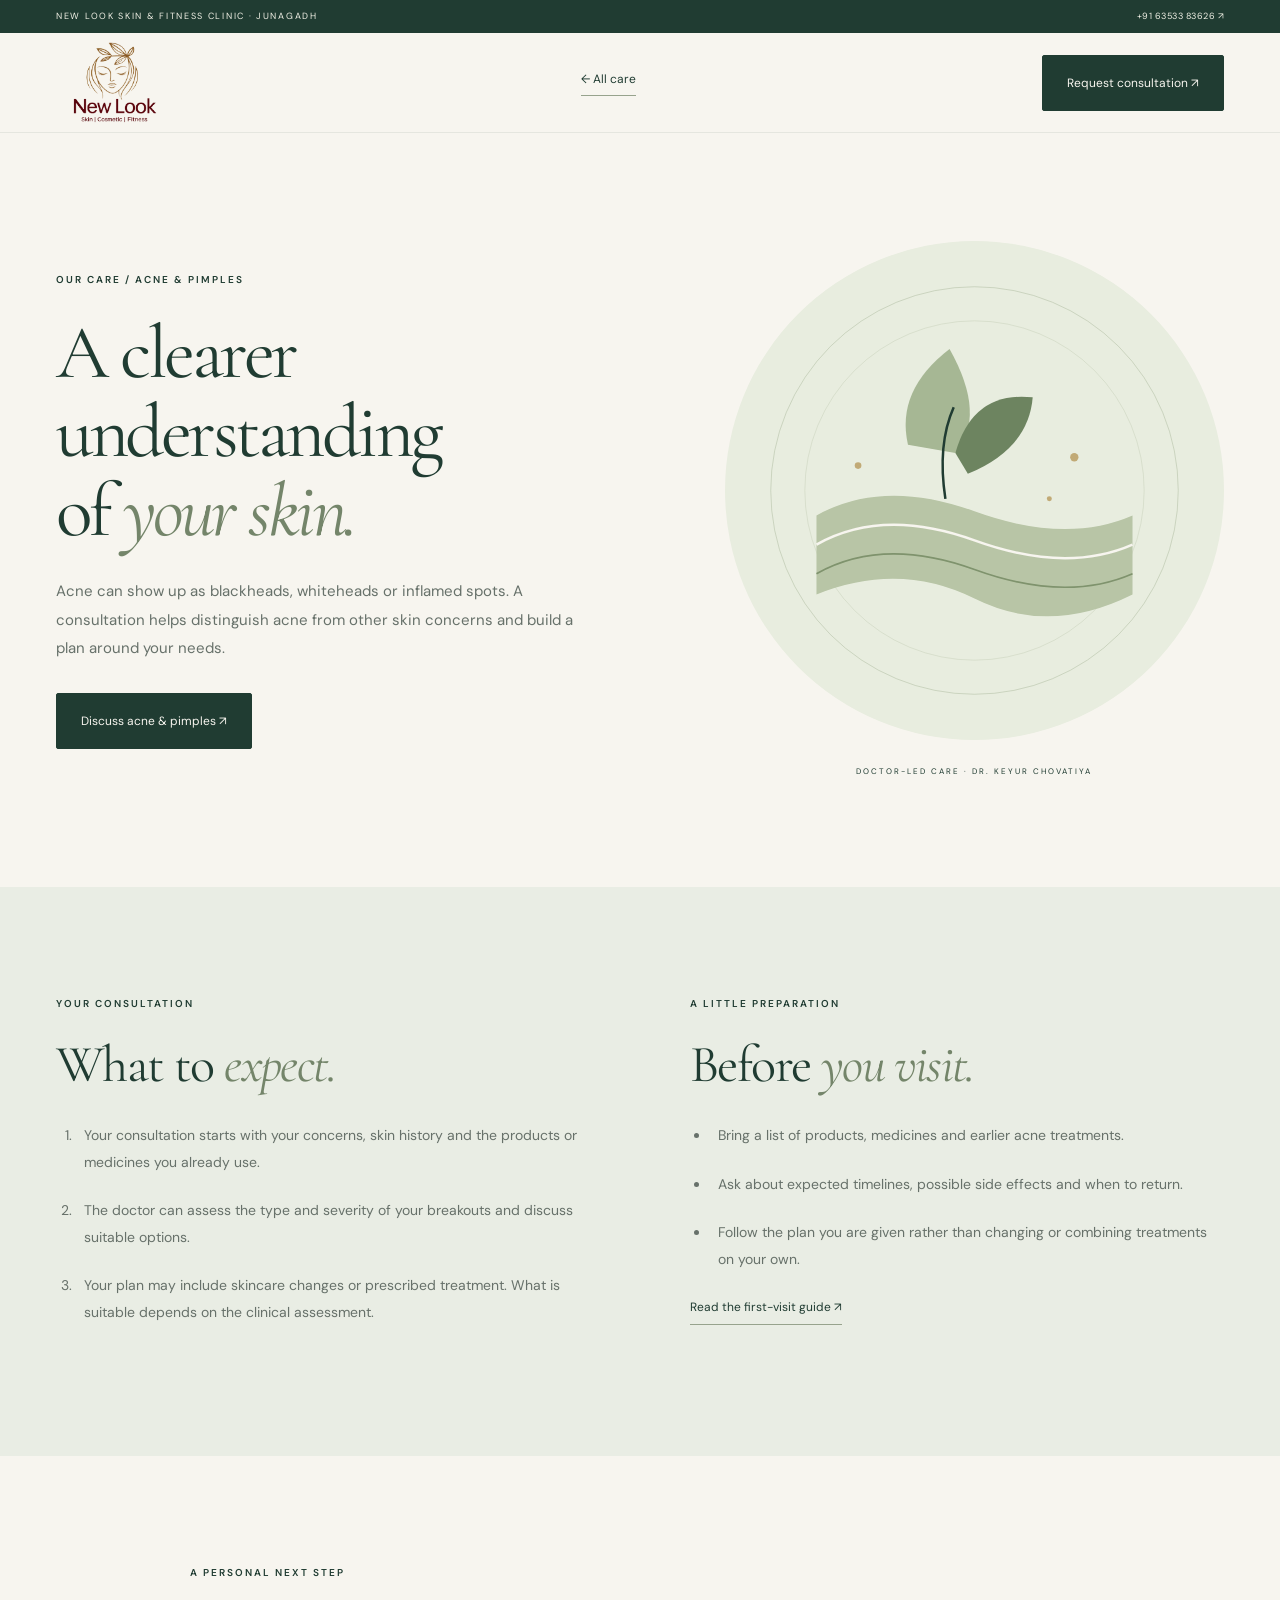
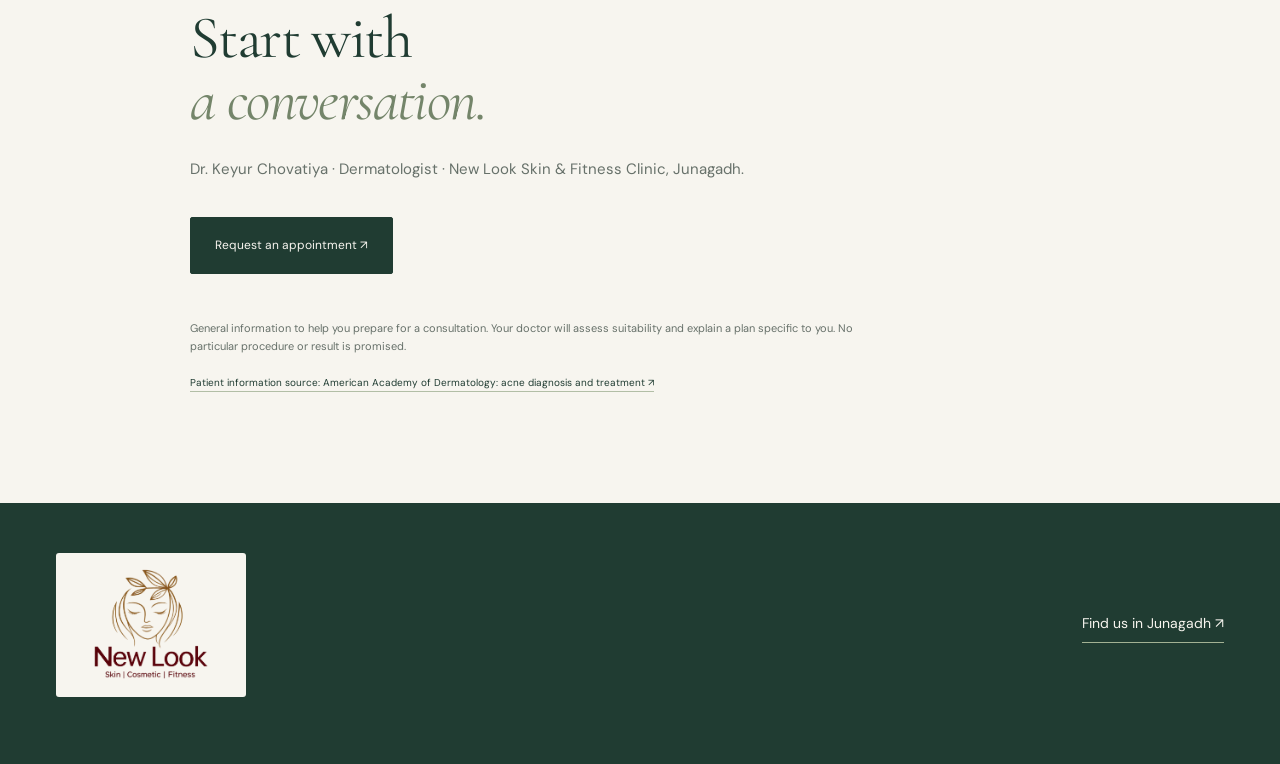
==== treatments/acne.html @ 48594dc2 "Publish New Look clinic website with simple WhatsApp appointments" ====
<!doctype html><html lang="en"><head><meta charset="UTF-8"><meta name="viewport" content="width=device-width,initial-scale=1"><meta name="theme-color" content="#203c32"><title>Acne & pimples — New Look Clinic, Junagadh</title><meta name="description" content="Explore acne & pimples consultations with Dr. Keyur Chovatiya in Junagadh. What to expect, preparation and appointment requests."><link rel="preconnect" href="https://fonts.googleapis.com"><link href="https://fonts.googleapis.com/css2?family=Cormorant+Garamond:wght@400;500;600&family=DM+Sans:wght@400;500;600&display=swap" rel="stylesheet"><link rel="stylesheet" href="../style.css"></head><body><a class="skip" href="#main">Skip to content</a><div class="topline">NEW LOOK SKIN & FITNESS CLINIC · JUNAGADH<span><a href="tel:+916353383626">+91 63533 83626 ↗</a></span></div><header><a class="brand" href="../index.html"><img class="clinic-logo" src="../assets/newlook-logo.png" alt="New Look — Skin | Cosmetic | Fitness" width="1400" height="1120"></a><a class="text-link" href="../index.html#care">← All care</a><a class="button treatment-book" href="../index.html?care=acne#appointment">Request consultation ↗</a></header><main id="main"><section class="treatment-hero section wrap"><div><p class="eyebrow">OUR CARE / ACNE & PIMPLES</p><h1>A clearer understanding<br>of <em>your skin.</em></h1><p class="intro">Acne can show up as blackheads, whiteheads or inflamed spots. A consultation helps distinguish acne from other skin concerns and build a plan around your needs.</p><a class="button" href="../index.html?care=acne#appointment">Discuss acne & pimples ↗</a></div><div class="treatment-visual"><img src="../assets/skin-care.svg" alt="Abstract illustration inspired by acne & pimples"><span>DOCTOR-LED CARE · DR. KEYUR CHOVATIYA</span></div></section><section class="treatment-content section"><div class="wrap treatment-columns"><article><p class="eyebrow">YOUR CONSULTATION</p><h2>What to <em>expect.</em></h2><ol><li>Your consultation starts with your concerns, skin history and the products or medicines you already use.</li><li>The doctor can assess the type and severity of your breakouts and discuss suitable options.</li><li>Your plan may include skincare changes or prescribed treatment. What is suitable depends on the clinical assessment.</li></ol></article><article><p class="eyebrow">A LITTLE PREPARATION</p><h2>Before <em>you visit.</em></h2><ul><li>Bring a list of products, medicines and earlier acne treatments.</li><li>Ask about expected timelines, possible side effects and when to return.</li><li>Follow the plan you are given rather than changing or combining treatments on your own.</li></ul><a class="text-link" href="../index.html#first-visit">Read the first-visit guide ↗</a></article></div></section><section class="section wrap treatment-end"><p class="eyebrow">A PERSONAL NEXT STEP</p><h2>Start with<br><em>a conversation.</em></h2><p>Dr. Keyur Chovatiya · Dermatologist · New Look Skin & Fitness Clinic, Junagadh.</p><div class="action-row"><a class="button" href="../index.html?care=acne#appointment">Request an appointment ↗</a></div><p class="clinical-note">General information to help you prepare for a consultation. Your doctor will assess suitability and explain a plan specific to you. No particular procedure or result is promised.</p><a class="source-link" href="https://www.aad.org/public/diseases/acne/derm-treat/treat/" target="_blank" rel="noopener noreferrer">Patient information source: American Academy of Dermatology: acne diagnosis and treatment ↗</a></section></main><footer><div class="wrap footer-top"><a class="brand" href="../index.html"><img class="clinic-logo" src="../assets/newlook-logo.png" alt="New Look — Skin | Cosmetic | Fitness" width="1400" height="1120"></a><a href="../index.html#visit">Find us in Junagadh ↗</a></div></footer></body></html>
---- style.css ----
:root{--ink:#203c32;--muted:#67716a;--paper:#f7f5ef;--sage:#e9ede4;--line:#d9ded2;--serif:'Cormorant Garamond',Georgia,serif;--sans:'DM Sans',Arial,sans-serif}*{box-sizing:border-box}html{scroll-behavior:smooth;scroll-padding-top:110px}body{margin:0;background:var(--paper);color:var(--ink);font:15px/1.7 var(--sans)}a{color:inherit;text-decoration:none}button,input,select{font:inherit}button,a,input,select,summary{-webkit-tap-highlight-color:transparent}button{cursor:pointer}a:focus-visible,button:focus-visible,input:focus-visible,select:focus-visible,summary:focus-visible{outline:3px solid #b68b50;outline-offset:5px}img{display:block;max-width:100%}.wrap{width:min(1240px,calc(100% - 112px));margin:auto}.section{padding-top:108px;padding-bottom:108px}h1,h2,h3,p{margin:0}h1,h2,h3{font-family:var(--serif);font-weight:400;line-height:1.04}h1{font-size:clamp(64px,6.6vw,104px);letter-spacing:-3.5px}h2{font-size:clamp(44px,4.7vw,72px);letter-spacing:-1.6px}h3{font-size:32px}em{font-weight:400;color:#74856a}p{color:var(--muted)}.eyebrow{font-size:10px;letter-spacing:2px;font-weight:600;color:var(--ink);margin-bottom:26px}.topline{background:var(--ink);color:#f1f1e6;padding:9px 56px;font-size:9px;letter-spacing:1.7px;display:flex;justify-content:space-between}.topline span{letter-spacing:.5px}header{height:100px;display:flex;align-items:center;justify-content:space-between;padding:0 56px;gap:30px;background:#f7f5eff5;position:sticky;top:0;z-index:20;border-bottom:1px solid #203c3215;backdrop-filter:blur(15px)}.brand{display:flex;align-items:center;gap:13px;flex-shrink:0}.brand strong{font:40px/.9 var(--serif);letter-spacing:-1px;display:block}.brand small{display:block;font-size:7px;letter-spacing:2.1px;margin-top:10px}.mark{width:39px;height:48px;border:1px solid #8b9a82;border-radius:50% 50% 0 0;display:block;font:38px/43px var(--serif);text-align:center;letter-spacing:-8px;padding-right:7px}.mark span{font-style:italic}nav{display:flex;gap:30px;font-size:12px}nav a{position:relative}nav a:after{content:'';height:1px;background:var(--ink);position:absolute;bottom:-6px;left:0;width:0;transition:width .3s}nav a:hover:after{width:100%}.button{display:inline-flex;align-items:center;justify-content:space-between;gap:34px;background:var(--ink);color:var(--paper);border:1px solid var(--ink);padding:17px 24px;font-size:12px;border-radius:2px;transition:background .25s,transform .25s}.button:hover{background:#345646;transform:translateY(-2px)}.button span{font-size:19px}.navbook{padding:11px 19px;gap:26px}.menu{display:none}.hero{display:grid;grid-template-columns:1.12fr 1fr;gap:50px;min-height:690px;align-items:center;padding-top:55px;padding-bottom:72px}.hero-copy{padding-bottom:12px;animation:rise .9s ease both}.hero .eyebrow{font-size:9px;letter-spacing:1.5px;display:flex;align-items:center;gap:10px;margin-bottom:31px}.dot{width:6px;height:6px;background:#829873;border-radius:50%;box-shadow:0 0 0 4px #82987318}.intro{font-size:15px;line-height:1.9;margin-top:26px}.hero-actions{display:flex;align-items:center;gap:28px;margin-top:32px}.text-link{display:inline-flex;align-items:center;gap:25px;font-size:12px;border-bottom:1px solid #97a38d;padding-bottom:6px}.text-link span{font-size:18px}.rating{display:flex;gap:14px;align-items:center;margin-top:42px}.google{font:600 27px Arial;color:#567d66}.rating b{font-size:12px;font-weight:500}.stars{color:#b19354;letter-spacing:3px;font-size:12px}.rating .stars{margin-left:9px}.rating small{display:block;color:var(--muted);font-size:10px;margin-top:2px}.rating small span{font-size:9px}.hero-visual{position:relative;margin:10px 22px 10px 10px;animation:rise 1s .15s ease both}.photo-frame{height:500px;border-radius:45% 45% 2px 2px;overflow:hidden;position:relative;background:#e1e5dc}.photo-frame>img{width:100%;height:100%;object-fit:cover;object-position:50% 38%;transform:scale(1.15);filter:saturate(.65)}.photo-frame:after{content:'';position:absolute;inset:50% 0 0;background:linear-gradient(transparent,#12291ece)}.photo-label{position:absolute;left:32px;bottom:36px;z-index:1;color:var(--paper)}.photo-label span{display:block;font-size:8px;letter-spacing:2px}.photo-label b{font:36px var(--serif);font-weight:400}.orbit{position:absolute;inset:-18px 20px 18px -20px;border:1px solid #bac4ae;border-radius:48% 48% 2px 2px;transform:rotate(-6deg)}.doctor-badge{position:absolute;bottom:-24px;left:-28px;background:#fdfcf8;box-shadow:0 8px 35px #203c3210;display:flex;align-items:center;gap:14px;padding:18px 24px;border:1px solid #e4e5db}.doctor-badge b{display:block;font-size:12px;font-weight:500}.doctor-badge small{display:block;font-size:9px;color:var(--muted);margin-top:3px}.badge-cross{font-size:36px;color:#8b9b7e}.side-note{position:absolute;right:-34px;top:180px;writing-mode:vertical-rl;font-size:8px;letter-spacing:2px}.care-strip{display:flex;justify-content:center;align-items:center;gap:48px;background:var(--sage);padding:22px 30px;font-size:10px;letter-spacing:2px}.care-strip i{font-style:normal;font-size:22px;color:#9ca88d}.section-head{display:flex;justify-content:space-between;align-items:end;gap:50px;margin-bottom:50px}.section-head>p{max-width:310px;font-size:14px}.care-section{background:#eef0e9}.care-grid{display:grid;grid-template-columns:repeat(4,1fr);border-top:1px solid #cbd4c3;border-bottom:1px solid #cbd4c3}.care-card{padding:28px 27px 30px;border:0;border-right:1px solid #cbd4c3;text-align:left;background:transparent;color:var(--ink);transition:background .3s}.care-card:first-child{padding-left:0}.care-card:last-child{border-right:0}.care-card:hover{background:#dfe6d8}.card-number{font-size:10px;display:flex;justify-content:space-between;color:#7f8b77}.card-number span{font-size:18px}.care-card svg{width:66px;height:66px;fill:none;stroke:#6b8161;stroke-width:1.2;margin:38px 0 23px}.care-card h3{font-size:28px;margin-bottom:17px}.care-card p{font-size:12px;line-height:1.9;min-height:70px}.card-link{display:block;font-size:10px;margin-top:26px}.care-note{font-size:10px;margin-top:20px}.doctor-section{display:grid;grid-template-columns:1fr 1.05fr;gap:100px;align-items:center}.doctor-image{position:relative;background:#dce2d5}.doctor-image>img{width:100%;height:590px;object-fit:cover;object-position:50% 62%;filter:saturate(.6)}.image-caption{position:absolute;bottom:0;left:0;right:0;background:var(--sage);padding:17px 24px;font-size:8px;letter-spacing:1px;display:flex;justify-content:space-between}.doctor-name{margin:32px 0 23px}.doctor-name h3{font-size:31px}.doctor-name p{font-size:11px;margin-top:9px}.doctor-copy>p:not(.eyebrow){font-size:13px;margin-bottom:15px;max-width:390px}.doctor-copy .text-link{margin-top:18px}.signature{font:italic 30px var(--serif);color:#819071;margin-top:35px}.stories{background:var(--ink);color:var(--paper)}.stories .eyebrow{color:#bec9b5}.stories em{color:#b9c5a6}.review-score{display:grid;grid-template-columns:auto auto;gap:0 12px;align-items:center}.review-score b{font:50px var(--serif)}.review-score small{grid-column:1/3;font-size:9px;color:#bac6b5}.review-grid{display:grid;grid-template-columns:repeat(3,1fr);gap:40px}.review-grid figure{margin:0;padding:27px 0 0;border-top:1px solid #647565}.review-grid blockquote{font:25px/1.4 var(--serif);margin:24px 0 30px;min-height:150px}.review-grid figcaption{display:flex;align-items:center;gap:12px;font-size:11px}.review-grid figcaption small{display:block;color:#b1c0ae;font-size:9px;margin-top:3px}.avatar{display:flex;width:34px;height:34px;border-radius:50%;align-items:center;justify-content:center;border:1px solid #69806b;font-size:10px}.review-note{color:#acbda9;font-size:9px;margin-top:40px}.journey .section-head{margin-bottom:45px}.steps{display:grid;grid-template-columns:repeat(3,1fr);gap:60px;border-top:1px solid var(--line);padding-top:30px}.steps>div>span{font-size:11px;color:#8c987e}.steps h3{font-size:30px;margin-top:22px;margin-bottom:16px}.steps p{font-size:12px;max-width:250px}.booking{background:#e9ede4}.booking-grid{display:grid;grid-template-columns:1fr 1fr;gap:90px}.booking h2{font-size:76px}.booking h2 em{color:#718565}.booking-grid>div>p:not(.eyebrow){font-size:14px;margin-top:27px}.phone-link{display:inline-block;font-size:20px;border-bottom:1px solid #a9b89d;margin-top:35px}.booking-gujarati{font-size:14px!important;line-height:2}.booking-form{background:#fafbf6;padding:38px 40px;border:1px solid #d9dfcf;border-radius:3px}.booking-form h3{font-size:33px}.form-note{font-size:11px;margin:12px 0 27px}.booking-form label{display:block;font-size:11px;margin-bottom:8px}.booking-form label>span:not(.optional){color:#566b50}.optional{font-size:9px;color:var(--muted)}input:not([type=checkbox]),select{background:transparent;border:1px solid #cbd4c3;min-height:47px;width:100%;padding:12px;font-size:12px;color:var(--ink);border-radius:1px;margin-bottom:20px}input::placeholder{color:#92998c}.form-row{display:grid;grid-template-columns:1fr 1fr;gap:18px}.consent{display:flex!important;align-items:start;gap:10px;font-size:10px!important;margin:0 0 22px!important}.consent input{margin:4px 0 0;accent-color:var(--ink);flex-shrink:0}.booking-form .button{width:100%}.privacy{font-size:9px;line-height:1.8;margin-top:16px}.social-grid{display:grid;grid-template-columns:1fr 1fr 1fr;gap:25px}.social-card{position:relative;overflow:hidden;height:370px}.social-card img{width:100%;height:100%;object-fit:cover;filter:saturate(.6);transition:transform .6s}.social-card:nth-child(1) img{object-position:50% 45%}.social-card:hover img{transform:scale(1.04)}.social-card>span{position:absolute;bottom:0;left:0;right:0;background:linear-gradient(transparent,#10281e);padding:60px 24px 24px;color:var(--paper);font-size:8px;letter-spacing:1px}.social-card b{font:25px var(--serif);display:block;letter-spacing:0;margin-top:7px}.social-text{padding:30px;background:#e5e9dc;display:flex;flex-direction:column;align-items:start;justify-content:space-between}.social-symbol{align-self:end;font-size:30px}.social-text h3{font-size:46px}.social-text p{font-size:12px;margin:17px 0}.social-text>span:last-child{font-size:10px}.visit{background:#e9ede4}.visit-grid{display:grid;grid-template-columns:1fr 1fr;gap:90px}.visit-grid>div>p:not(.eyebrow){font-size:13px;margin-top:24px}address{font-style:normal;font-size:14px;line-height:1.9;color:var(--muted);margin:20px 0 25px}.visit-panel{background:#dfe5d5;border:1px solid #cbd5c2;padding:35px 50px;position:relative;overflow:hidden}.visit-panel:before,.visit-panel:after{content:'';position:absolute;inset:-80px;border:1px solid #a8b89955;border-radius:50%;transform:rotate(35deg);pointer-events:none}.visit-panel:after{inset:-40px}.map-pin{font-size:40px;color:#849773}.visit-panel .eyebrow{font-size:8px;position:relative}.visit-panel h3{font-size:44px;position:relative;margin-bottom:20px}.visit-panel a{font-size:13px;position:relative}.visit-panel p:last-child{font-size:10px!important;max-width:300px;position:relative}.faq h2{margin-bottom:45px}.faq details{border-top:1px solid var(--line);padding:22px 0}.faq details:last-child{border-bottom:1px solid var(--line)}summary{list-style:none;cursor:pointer;display:flex;justify-content:space-between;font-size:14px;gap:20px}summary::-webkit-details-marker{display:none}summary>span{font-size:23px;line-height:1}.faq details[open] summary>span{transform:rotate(45deg)}.faq details p{font-size:13px;max-width:720px;margin-top:17px}.faq p a{text-decoration:underline}footer{background:var(--ink);color:var(--paper);padding:50px 0 22px}.footer-top{display:flex;justify-content:space-between;align-items:center;padding-bottom:45px}.footer-top p{color:#bcc9b5;font:25px var(--serif)}.footer-top>a:last-child{font-size:14px;border-bottom:1px solid #a3b294;padding:6px 0}.footer-bottom{border-top:1px solid #5d705e;display:flex;gap:25px;padding-top:20px;font-size:9px;color:#b3c1ac}.footer-bottom span:first-child{margin-right:auto}.footer-bottom button{font-size:9px;color:inherit;border:0;background:none;padding:0}.floating-book{display:none}.skip{position:fixed;top:-100px;background:white;padding:16px;z-index:100}.skip:focus{top:10px}.reveal{opacity:1}.js-motion .reveal{opacity:0;transform:translateY(22px);transition:opacity .75s ease,transform .75s ease}.js-motion .reveal.visible{opacity:1;transform:none}dialog{background:var(--paper);color:var(--ink);border:1px solid var(--line);border-radius:4px;padding:45px;width:min(540px,calc(100% - 30px));max-height:90vh;overflow:auto}dialog::backdrop{background:#142c23bb;backdrop-filter:blur(5px)}dialog h2{font-size:46px;margin-bottom:25px}dialog p{font-size:12px;margin-bottom:20px}.dialog-close{position:absolute;right:16px;top:9px;background:none;border:0;color:var(--ink);font-size:28px}.edit-request{display:block;margin:18px auto 0;border:0;border-bottom:1px solid #9ba98c;background:none;color:var(--ink);font-size:12px}dl{font-size:12px;display:grid;grid-template-columns:130px 1fr;gap:10px 15px;padding:20px 0;border-block:1px solid var(--line);margin-bottom:25px}dt{color:var(--muted)}dd{margin:0;overflow-wrap:anywhere}dialog .button{width:100%;justify-content:center}#request-status{font-size:11px;margin-top:20px}#privacy-dialog h2{font-size:40px}@keyframes rise{from{opacity:0;transform:translateY(20px)}to{opacity:1;transform:none}}@media(min-width:1600px){.hero{min-height:800px}.photo-frame{height:580px}}@media(max-width:1100px){header{padding:0 30px;gap:20px}nav{gap:18px}.navbook{font-size:10px;padding:10px 12px;gap:12px}.wrap{width:calc(100% - 70px)}.hero{gap:25px}.hero-actions{gap:16px}.hero-actions .button{gap:18px;padding:16px 18px}.hero-actions .text-link{font-size:10px}.doctor-section{gap:50px}.booking-grid,.visit-grid{gap:50px}.care-card{padding-inline:18px}.care-card h3{font-size:25px}.booking h2{font-size:64px}.booking-form{padding:30px}.care-strip{gap:25px}}
@media(max-width:760px){html{scroll-padding-top:83px}.wrap{width:calc(100% - 44px)}.section{padding-top:68px;padding-bottom:68px}.topline{justify-content:center;font-size:7px;padding:9px 15px;letter-spacing:1px}.topline>span{display:none}header{height:80px;padding:0 22px}.brand strong{font-size:34px}.brand small{font-size:6px;letter-spacing:1.6px}.mark{width:32px;height:41px;font-size:33px;line-height:37px}.navbook{display:none}.menu{display:flex;gap:15px;align-items:center;border:0;background:none;font-size:11px;color:var(--ink);padding:12px}.menu span{font-size:18px}nav{position:absolute;top:80px;left:0;right:0;background:var(--paper);padding:25px;display:none;box-shadow:0 12px 20px #203c3210;flex-direction:column;font-size:15px}nav.open{display:flex}.hero{display:flex;flex-direction:column;gap:45px;align-items:stretch;padding-top:40px;padding-bottom:65px;min-height:0}.hero .eyebrow{font-size:7px;letter-spacing:1px;margin-bottom:25px}h1{font-size:66px;letter-spacing:-2px}h2{font-size:49px;letter-spacing:-1px}.hero .intro{font-size:13px;margin-top:22px}.desktop{display:none}.hero-actions{gap:22px;margin-top:25px}.hero-actions .button{font-size:11px;padding:13px 16px}.text-link{font-size:11px}.rating{margin-top:30px}.rating small span{display:none}.hero-visual{margin:0 15px 0 15px}.photo-frame{height:425px}.doctor-badge{left:-13px;padding:14px 17px;gap:10px}.doctor-badge b{font-size:11px}.photo-label b{font-size:32px}.side-note{right:-27px;font-size:7px}.care-strip{gap:16px;padding:18px 15px;flex-wrap:wrap;font-size:8px;letter-spacing:1px}.care-strip span:last-child{display:none}.care-strip i:last-of-type{display:none}.care-strip i{font-size:17px}.section-head{display:block;margin-bottom:32px}.section-head>p{margin-top:24px;max-width:320px;font-size:13px}.care-grid{grid-template-columns:1fr 1fr}.care-card,.care-card:first-child{padding:20px 15px}.care-card:nth-child(odd){padding-left:0}.care-card:nth-child(2){border-right:0}.care-card:nth-child(-n+2){border-bottom:1px solid #cbd4c3}.care-card svg{width:55px;height:55px;margin-top:25px}.care-card h3{font-size:25px;line-height:1.1;min-height:55px;margin-bottom:10px}.care-card p{font-size:11px;min-height:92px}.card-link{font-size:9px;margin-top:16px}.care-note{font-size:9px}.doctor-section{display:flex;flex-direction:column;gap:40px}.doctor-image{width:100%}.doctor-image>img{height:470px}.doctor-name{margin-top:25px}.doctor-copy h2{font-size:46px}.doctor-copy>p:not(.eyebrow){font-size:13px}.review-score{display:flex;gap:15px;margin-top:25px}.review-score b{font-size:40px}.review-grid{display:block}.review-grid figure{margin-top:25px;padding-top:23px}.review-grid blockquote{font-size:27px;min-height:0;margin:20px 0 23px}.review-note{font-size:8px}.steps{display:block;padding-top:0}.steps>div{padding-top:25px;padding-bottom:25px;border-bottom:1px solid var(--line);display:grid;grid-template-columns:45px 1fr}.steps h3{margin:0;font-size:30px}.steps p{grid-column:2;max-width:none;margin-top:12px}.booking-grid{display:block}.booking h2{font-size:64px}.booking-grid>div>p:not(.eyebrow){font-size:13px}.phone-link{font-size:18px;margin-top:24px}.booking-gujarati{margin-bottom:32px}.booking-form{padding:28px 20px;margin-top:35px}.booking-form h3{font-size:30px}.form-row{gap:12px}.booking-form input,.booking-form select{font-size:11px}.booking-form .button{font-size:11px;padding:15px 18px;gap:10px}.social .section-head>a{margin-top:25px}.social-grid{grid-template-columns:1fr 1fr;gap:15px}.social-card{height:260px}.social-card>span{font-size:6px;padding:40px 12px 15px;letter-spacing:.6px}.social-card b{font-size:20px}.social-text{grid-column:1/3;min-height:270px;padding:24px}.social-text h3{font-size:40px}.social-text p{max-width:250px}.visit-grid{display:block}.visit-panel{margin-top:40px;padding:30px}.visit-panel h3{font-size:42px}.visit .text-link{font-size:12px}.faq h2{margin-bottom:30px}.faq summary{font-size:12px}.faq details p{font-size:12px}.footer-top{flex-wrap:wrap;gap:30px}.footer-top p{width:100%;order:3;font-size:23px}.footer-bottom{flex-wrap:wrap;font-size:8px;padding-bottom:48px;gap:15px}.footer-bottom span:first-child{width:100%}.floating-book{display:block;position:fixed;bottom:14px;right:18px;background:var(--ink);border:1px solid #a3b58d;color:var(--paper);padding:13px 20px;font-size:11px;box-shadow:0 3px 20px #0002;z-index:18;border-radius:3px}dialog{padding:36px 24px}dialog h2{font-size:39px}dl{grid-template-columns:105px 1fr;font-size:11px}}
@media(prefers-reduced-motion:reduce){html{scroll-behavior:auto}*,*:before,*:after{animation:none!important;transition:none!important}.js-motion .reveal{opacity:1;transform:none}}
/* Care guides, sourced gallery and patient tools */
.hero-botanical{position:absolute;width:165px;right:-62px;bottom:25px;z-index:2;opacity:.8;pointer-events:none;animation:botanical-sway 8s ease-in-out infinite;transform-origin:bottom center}.care-illustration{display:flex;align-items:center;justify-content:space-between;border-top:1px solid #cbd4c3;padding:20px 0;margin-top:30px;gap:50px}.care-illustration img{width:70%;height:170px;object-fit:contain}.care-illustration p{font:29px/1.15 var(--serif);flex:1}.care-card{display:block}.care-card:focus-visible{position:relative;z-index:1}.review-actions{display:flex;gap:28px;align-items:center;margin-top:38px}.light-button{background:#edf0e5;color:var(--ink);border-color:#edf0e5}.light-button:hover{background:#d5dfc8}.review-actions .text-link{color:#e6ecdd}.guide-grid{display:grid;grid-template-columns:repeat(3,1fr);gap:26px}.guide-card{background:#ecefe6;padding:32px}.guide-icon{font-size:11px;display:block;color:#7b9168;margin-bottom:24px}.guide-card h3{margin-bottom:22px}.guide-card p,.guide-card li{font-size:12px;line-height:1.9}.guide-card p{margin-bottom:18px}.guide-card ul{padding-left:17px;color:var(--muted)}.guide-card li{margin-bottom:13px}.plain-button{background:none;border:0;border-bottom:1px solid #97a38d;color:var(--ink);padding:0 0 6px}.visit-type{border:0;padding:0;margin:0 0 25px;display:flex;gap:18px;flex-wrap:wrap}.visit-type legend{font-size:11px;margin-bottom:10px}.visit-type label{display:flex!important;align-items:center;gap:7px;font-size:11px!important;margin:0!important}.visit-type input{accent-color:var(--ink)}[hidden]{display:none!important}.reminder-section{display:grid;grid-template-columns:1fr 1fr;gap:90px;align-items:center}.reminder-art>img{width:260px;height:260px;margin:-30px 0 20px}.reminder-art>p:not(.eyebrow){font-size:13px;margin-top:22px;max-width:400px}.small-copy{font-size:10px!important}#calendar-actions{display:flex;gap:20px;flex-direction:column;align-items:start;margin-top:20px}.gallery{background:#ecefe6}.gallery-grid{display:grid;grid-template-columns:1fr 1fr 1fr;gap:25px}.gallery-tile{border:0;background:#f7f5ef;padding:0;position:relative;text-align:left;overflow:hidden;color:var(--ink)}.gallery-tile img{width:100%;height:380px;object-fit:cover;transition:transform .5s}.gallery-tile:hover img{transform:scale(1.035)}.gallery-tile>span{padding:19px 20px;display:flex;justify-content:space-between;font-size:12px}.gallery-tile b{font-size:18px;font-weight:400}.gallery-graphic{background:var(--paper);padding:25px;display:flex;flex-direction:column;justify-content:space-between;align-items:start}.gallery-graphic>img{width:185px;height:240px;align-self:center}.gallery-graphic h3{font-size:36px;margin:10px 0 20px}#gallery-dialog{padding:40px 20px 15px;width:min(640px,calc(100% - 30px))}#gallery-image{max-height:72vh;width:100%;object-fit:contain}#gallery-caption{font-size:11px;margin:16px 0 5px}.map-card iframe{width:100%;height:390px;border:0;display:block;background:#dce5d4}.map-card{min-width:0;background:#f7f5ef}.map-footer{display:flex;justify-content:space-between;gap:20px;font-size:10px;padding:20px}.map-footer a{text-decoration:underline}.map-card>p{font-size:10px;padding:0 20px 20px}.treatment-hero{display:grid;grid-template-columns:1.2fr 1fr;gap:70px;align-items:center}.treatment-hero h1{font-size:76px}.treatment-hero .intro{max-width:540px}.treatment-hero .button{margin-top:30px}.treatment-visual img{width:100%;height:auto;animation:graphic-drift 9s ease-in-out infinite}.treatment-visual>span{display:block;font-size:8px;letter-spacing:2px;text-align:center;margin-top:25px}.treatment-content{background:#e9ede4}.treatment-columns{display:grid;grid-template-columns:1fr 1fr;gap:100px}.treatment-columns h2{font-size:52px}.treatment-columns ol,.treatment-columns ul{padding-left:20px;margin-top:30px}.treatment-columns li{font-size:14px;color:var(--muted);line-height:1.9;padding-left:8px;margin-bottom:22px}.treatment-end{max-width:900px}.treatment-end>p:not(.eyebrow){margin-top:25px}.action-row{display:flex;gap:30px;align-items:center;margin-top:35px}.clinical-note{font-size:11px;max-width:670px;margin-top:45px!important}.source-link{display:inline-block;font-size:10px;border-bottom:1px solid #b2bea6;margin-top:18px}@keyframes botanical-sway{50%{transform:rotate(4deg)}}@keyframes graphic-drift{50%{transform:translateY(-8px)}}@media(max-width:1100px){.hero-botanical{width:120px;right:-40px}.reminder-section{gap:45px}.guide-card{padding:24px}.treatment-hero{gap:35px}.treatment-hero h1{font-size:65px}header nav{gap:18px}}@media(max-width:760px){.hero-botanical{width:115px;right:-27px;bottom:60px}.care-illustration{display:block;margin-top:20px;padding:10px 0 25px}.care-illustration img{width:100%;height:120px}.care-illustration p{font-size:23px;text-align:center}.care-illustration p br{display:none}.review-actions{align-items:start;flex-direction:column;gap:20px}.guide-grid{grid-template-columns:1fr;gap:18px}.guide-card{padding:26px}.guide-card h3{font-size:31px}.guide-card li,.guide-card p{font-size:13px}.reminder-section{grid-template-columns:1fr;gap:15px}.reminder-art>img{width:200px;height:200px;margin:0 0 25px}.reminder-art h2{font-size:47px}.gallery-grid{grid-template-columns:1fr 1fr;gap:15px}.gallery-tile img{height:280px}.gallery-tile>span{font-size:10px;align-items:center;padding:13px}.gallery-graphic{grid-column:1/3;display:grid;grid-template-columns:1fr 1fr;gap:10px;align-items:center}.gallery-graphic>img{width:130px;height:190px;grid-row:1/3}.gallery-graphic h3{font-size:30px}.gallery-graphic .text-link{font-size:9px}.map-card{margin-top:35px}.map-card iframe{height:320px}.map-footer{font-size:9px;gap:12px}.treatment-hero{grid-template-columns:1fr;gap:35px;padding-top:45px}.treatment-hero h1{font-size:57px;letter-spacing:-1.5px}.treatment-hero .intro{font-size:14px}.treatment-visual{max-width:330px;margin:auto}.treatment-columns{grid-template-columns:1fr;gap:45px}.treatment-columns h2{font-size:44px}.treatment-book{font-size:9px;padding:10px 12px}.treatment-book~a{font-size:9px}body:has(.treatment-hero) header>.text-link{display:none}.action-row{flex-direction:column;align-items:start;gap:22px}}
.visit-type input[type=radio]{width:15px;height:15px;min-height:0;padding:0;margin:0;flex-shrink:0}

/* Clinic logo and doctor social profile */
.brand .clinic-logo{width:118px;height:88px;object-fit:contain;display:block}.footer-top .brand{background:var(--paper);padding:12px 20px;border-radius:3px}.footer-top .clinic-logo{width:150px;height:120px}.instagram-profile{display:flex;align-items:center;gap:15px;margin-top:26px;padding:18px;border:1px solid #cbd4c3;background:#eef0e8;max-width:390px;transition:background .25s}.instagram-profile:hover{background:#e3e8da}.instagram-profile>img{width:58px;height:58px;object-fit:cover;border-radius:50%;border:2px solid #b2a77c;padding:2px}.instagram-profile>span{display:flex;flex-direction:column;gap:4px}.instagram-profile small{font-size:8px;letter-spacing:1.2px;color:var(--muted)}.instagram-profile b{font-size:14px;font-weight:500}.instagram-profile>span>span{font-size:10px;color:var(--muted)}@media(max-width:760px){.brand .clinic-logo{width:88px;height:68px}.footer-top .clinic-logo{width:125px;height:100px}.instagram-profile{padding:14px;gap:12px}.instagram-profile b{font-size:13px}}

/* Supplied portrait in the hero */
.photo-frame>img{object-position:50% 30%;transform:none;filter:none}
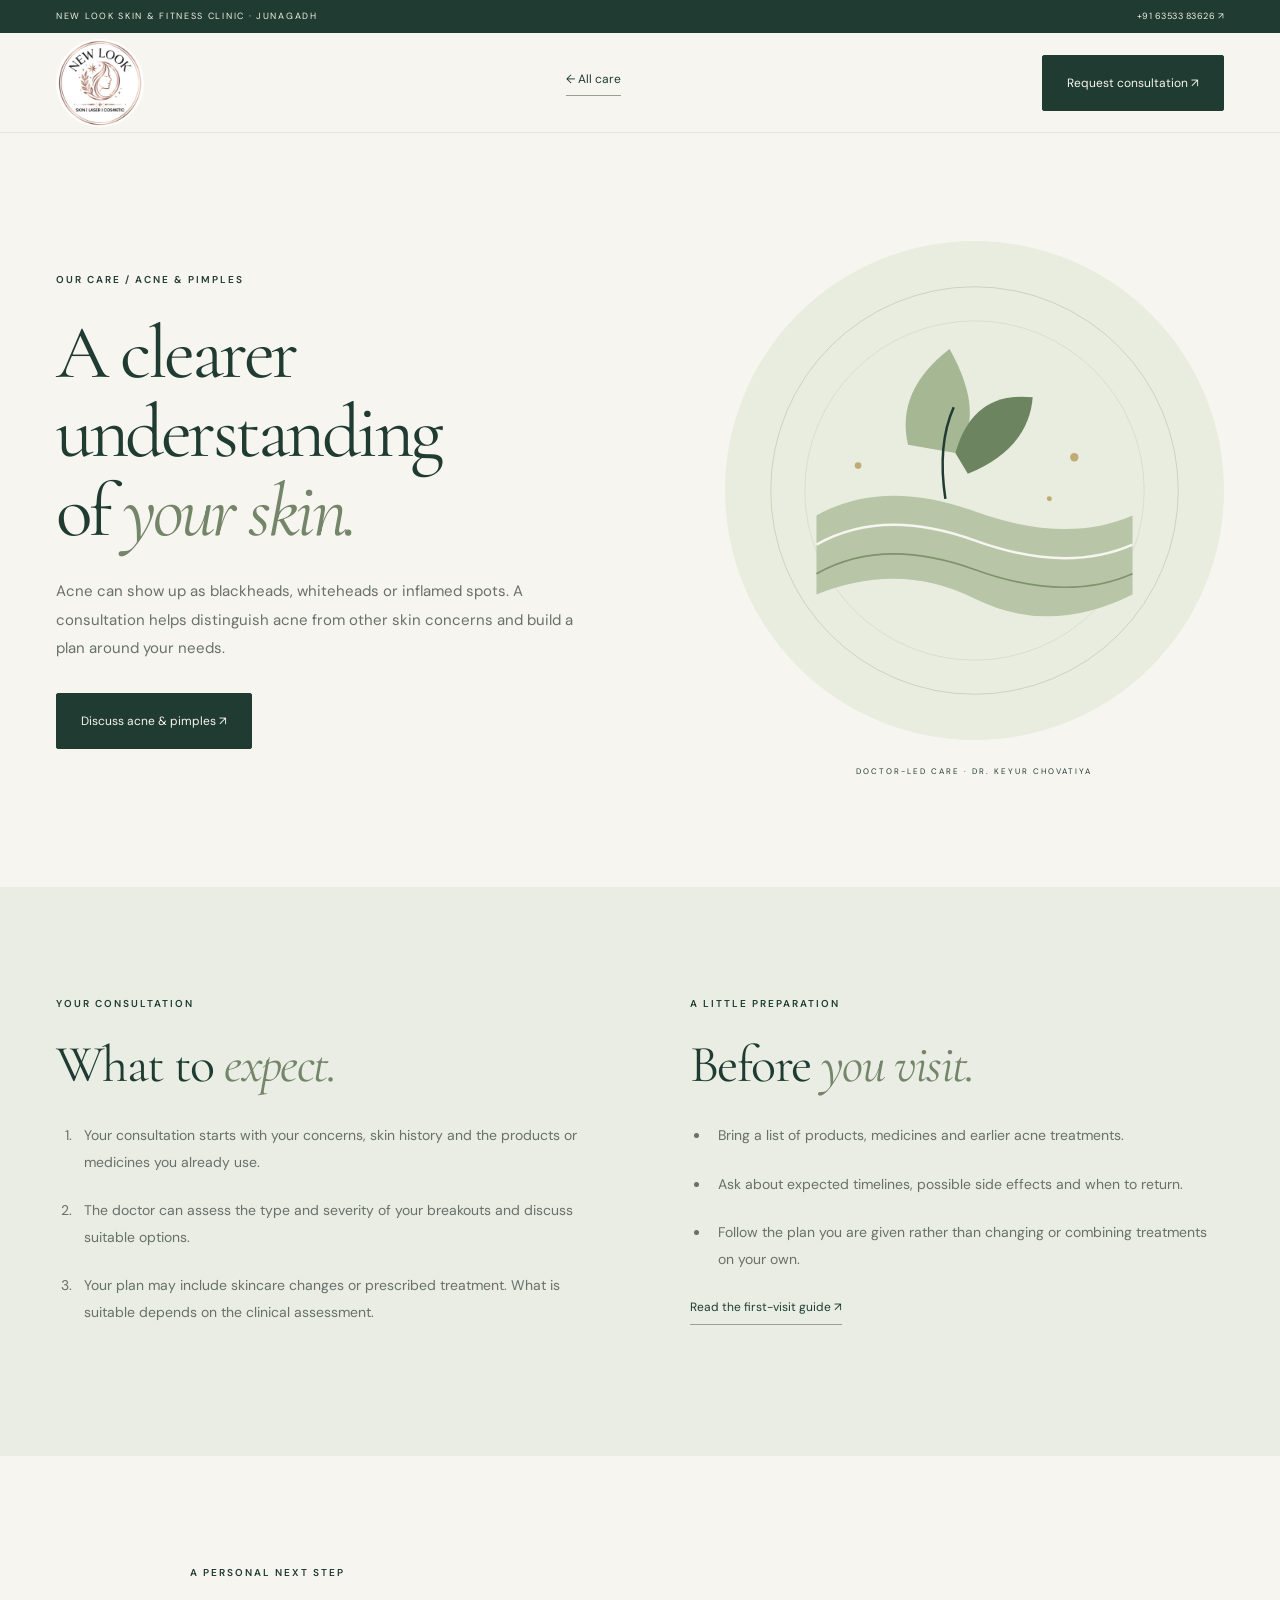
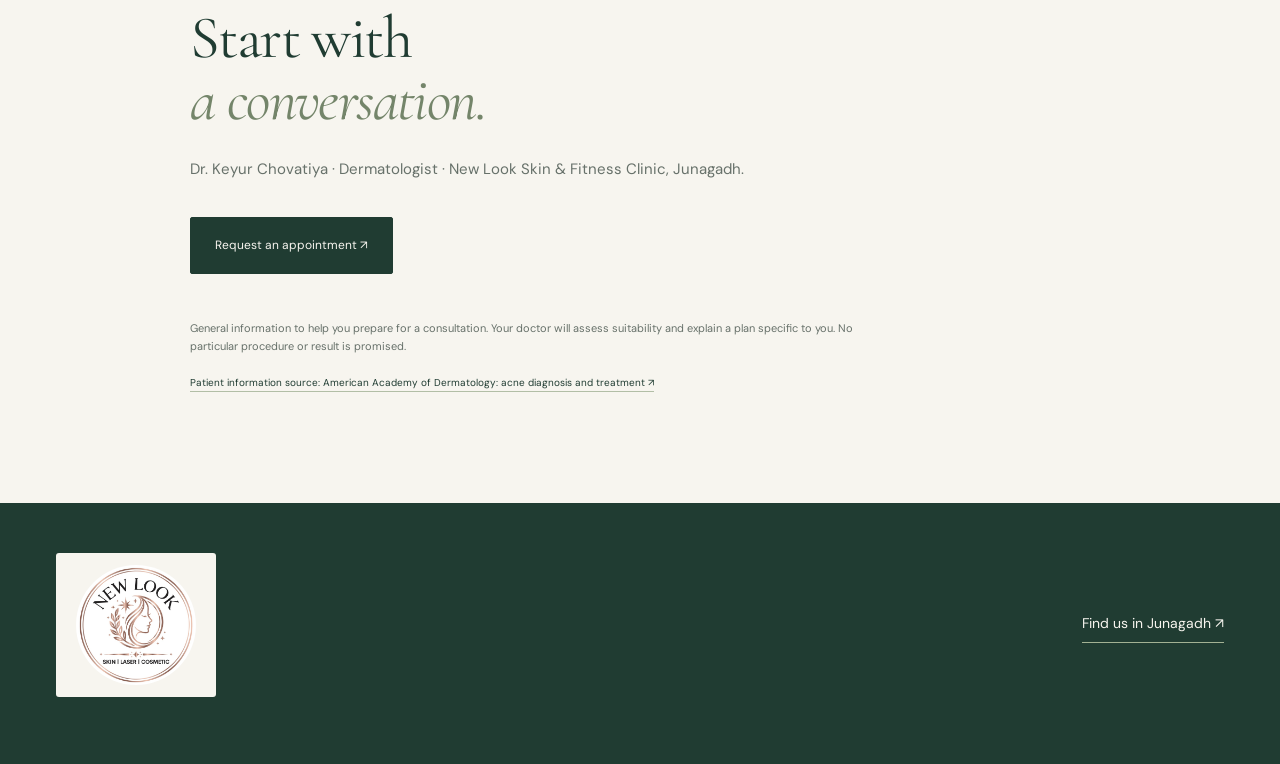
==== commit d2d80192: "Correct Gujarati clinic name and font and update circular logo" ====
--- a/treatments/acne.html
+++ b/treatments/acne.html
@@ -1 +1 @@
-<!doctype html><html lang="en"><head><meta charset="UTF-8"><meta name="viewport" content="width=device-width,initial-scale=1"><meta name="theme-color" content="#203c32"><title>Acne & pimples — New Look Clinic, Junagadh</title><meta name="description" content="Explore acne & pimples consultations with Dr. Keyur Chovatiya in Junagadh. What to expect, preparation and appointment requests."><link rel="preconnect" href="https://fonts.googleapis.com"><link href="https://fonts.googleapis.com/css2?family=Cormorant+Garamond:wght@400;500;600&family=DM+Sans:wght@400;500;600&display=swap" rel="stylesheet"><link rel="stylesheet" href="../style.css"></head><body><a class="skip" href="#main">Skip to content</a><div class="topline">NEW LOOK SKIN & FITNESS CLINIC · JUNAGADH<span><a href="tel:+916353383626">+91 63533 83626 ↗</a></span></div><header><a class="brand" href="../index.html"><img class="clinic-logo" src="../assets/newlook-logo.png" alt="New Look — Skin | Cosmetic | Fitness" width="1400" height="1120"></a><a class="text-link" href="../index.html#care">← All care</a><a class="button treatment-book" href="../index.html?care=acne#appointment">Request consultation ↗</a></header><main id="main"><section class="treatment-hero section wrap"><div><p class="eyebrow">OUR CARE / ACNE & PIMPLES</p><h1>A clearer understanding<br>of <em>your skin.</em></h1><p class="intro">Acne can show up as blackheads, whiteheads or inflamed spots. A consultation helps distinguish acne from other skin concerns and build a plan around your needs.</p><a class="button" href="../index.html?care=acne#appointment">Discuss acne & pimples ↗</a></div><div class="treatment-visual"><img src="../assets/skin-care.svg" alt="Abstract illustration inspired by acne & pimples"><span>DOCTOR-LED CARE · DR. KEYUR CHOVATIYA</span></div></section><section class="treatment-content section"><div class="wrap treatment-columns"><article><p class="eyebrow">YOUR CONSULTATION</p><h2>What to <em>expect.</em></h2><ol><li>Your consultation starts with your concerns, skin history and the products or medicines you already use.</li><li>The doctor can assess the type and severity of your breakouts and discuss suitable options.</li><li>Your plan may include skincare changes or prescribed treatment. What is suitable depends on the clinical assessment.</li></ol></article><article><p class="eyebrow">A LITTLE PREPARATION</p><h2>Before <em>you visit.</em></h2><ul><li>Bring a list of products, medicines and earlier acne treatments.</li><li>Ask about expected timelines, possible side effects and when to return.</li><li>Follow the plan you are given rather than changing or combining treatments on your own.</li></ul><a class="text-link" href="../index.html#first-visit">Read the first-visit guide ↗</a></article></div></section><section class="section wrap treatment-end"><p class="eyebrow">A PERSONAL NEXT STEP</p><h2>Start with<br><em>a conversation.</em></h2><p>Dr. Keyur Chovatiya · Dermatologist · New Look Skin & Fitness Clinic, Junagadh.</p><div class="action-row"><a class="button" href="../index.html?care=acne#appointment">Request an appointment ↗</a></div><p class="clinical-note">General information to help you prepare for a consultation. Your doctor will assess suitability and explain a plan specific to you. No particular procedure or result is promised.</p><a class="source-link" href="https://www.aad.org/public/diseases/acne/derm-treat/treat/" target="_blank" rel="noopener noreferrer">Patient information source: American Academy of Dermatology: acne diagnosis and treatment ↗</a></section></main><footer><div class="wrap footer-top"><a class="brand" href="../index.html"><img class="clinic-logo" src="../assets/newlook-logo.png" alt="New Look — Skin | Cosmetic | Fitness" width="1400" height="1120"></a><a href="../index.html#visit">Find us in Junagadh ↗</a></div></footer></body></html>+<!doctype html><html lang="en"><head><meta charset="UTF-8"><meta name="viewport" content="width=device-width,initial-scale=1"><meta name="theme-color" content="#203c32"><title>Acne & pimples — New Look Clinic, Junagadh</title><meta name="description" content="Explore acne & pimples consultations with Dr. Keyur Chovatiya in Junagadh. What to expect, preparation and appointment requests."><link rel="preconnect" href="https://fonts.googleapis.com"><link href="https://fonts.googleapis.com/css2?family=Cormorant+Garamond:wght@400;500;600&family=DM+Sans:wght@400;500;600&family=Noto+Sans+Gujarati:wght@400;500;600&display=swap" rel="stylesheet"><link rel="stylesheet" href="../style.css"></head><body><a class="skip" href="#main">Skip to content</a><div class="topline">NEW LOOK SKIN & FITNESS CLINIC · JUNAGADH<span><a href="tel:+916353383626">+91 63533 83626 ↗</a></span></div><header><a class="brand" href="../index.html"><img class="clinic-logo" src="../assets/newlook-logo-circular.jpeg" alt="New Look — Skin | Laser | Cosmetic" width="1600" height="900"></a><a class="text-link" href="../index.html#care">← All care</a><a class="button treatment-book" href="../index.html?care=acne#appointment">Request consultation ↗</a></header><main id="main"><section class="treatment-hero section wrap"><div><p class="eyebrow">OUR CARE / ACNE & PIMPLES</p><h1>A clearer understanding<br>of <em>your skin.</em></h1><p class="intro">Acne can show up as blackheads, whiteheads or inflamed spots. A consultation helps distinguish acne from other skin concerns and build a plan around your needs.</p><a class="button" href="../index.html?care=acne#appointment">Discuss acne & pimples ↗</a></div><div class="treatment-visual"><img src="../assets/skin-care.svg" alt="Abstract illustration inspired by acne & pimples"><span>DOCTOR-LED CARE · DR. KEYUR CHOVATIYA</span></div></section><section class="treatment-content section"><div class="wrap treatment-columns"><article><p class="eyebrow">YOUR CONSULTATION</p><h2>What to <em>expect.</em></h2><ol><li>Your consultation starts with your concerns, skin history and the products or medicines you already use.</li><li>The doctor can assess the type and severity of your breakouts and discuss suitable options.</li><li>Your plan may include skincare changes or prescribed treatment. What is suitable depends on the clinical assessment.</li></ol></article><article><p class="eyebrow">A LITTLE PREPARATION</p><h2>Before <em>you visit.</em></h2><ul><li>Bring a list of products, medicines and earlier acne treatments.</li><li>Ask about expected timelines, possible side effects and when to return.</li><li>Follow the plan you are given rather than changing or combining treatments on your own.</li></ul><a class="text-link" href="../index.html#first-visit">Read the first-visit guide ↗</a></article></div></section><section class="section wrap treatment-end"><p class="eyebrow">A PERSONAL NEXT STEP</p><h2>Start with<br><em>a conversation.</em></h2><p>Dr. Keyur Chovatiya · Dermatologist · New Look Skin & Fitness Clinic, Junagadh.</p><div class="action-row"><a class="button" href="../index.html?care=acne#appointment">Request an appointment ↗</a></div><p class="clinical-note">General information to help you prepare for a consultation. Your doctor will assess suitability and explain a plan specific to you. No particular procedure or result is promised.</p><a class="source-link" href="https://www.aad.org/public/diseases/acne/derm-treat/treat/" target="_blank" rel="noopener noreferrer">Patient information source: American Academy of Dermatology: acne diagnosis and treatment ↗</a></section></main><footer><div class="wrap footer-top"><a class="brand" href="../index.html"><img class="clinic-logo" src="../assets/newlook-logo-circular.jpeg" alt="New Look — Skin | Laser | Cosmetic" width="1600" height="900"></a><a href="../index.html#visit">Find us in Junagadh ↗</a></div></footer></body></html>
--- a/style.css
+++ b/style.css
@@ -10,3 +10,11 @@
 
 /* Supplied portrait in the hero */
 .photo-frame>img{object-position:50% 30%;transform:none;filter:none}
+
+/* Gujarati shaping and the supplied circular clinic logo */
+:lang(gu){font-family:"Noto Sans Gujarati","Nirmala UI","Shruti",sans-serif;font-weight:400;line-height:1.9;letter-spacing:normal;font-synthesis:none}
+.brand .clinic-logo{width:88px;height:88px;object-fit:cover;object-position:center;border-radius:50%}
+.footer-top .clinic-logo{width:120px;height:120px;object-fit:cover}
+@media(max-width:760px){.brand .clinic-logo{width:68px;height:68px}.footer-top .clinic-logo{width:100px;height:100px}}
+
+.visit-grid>div>p:lang(gu){font-size:16px;line-height:1.9}
